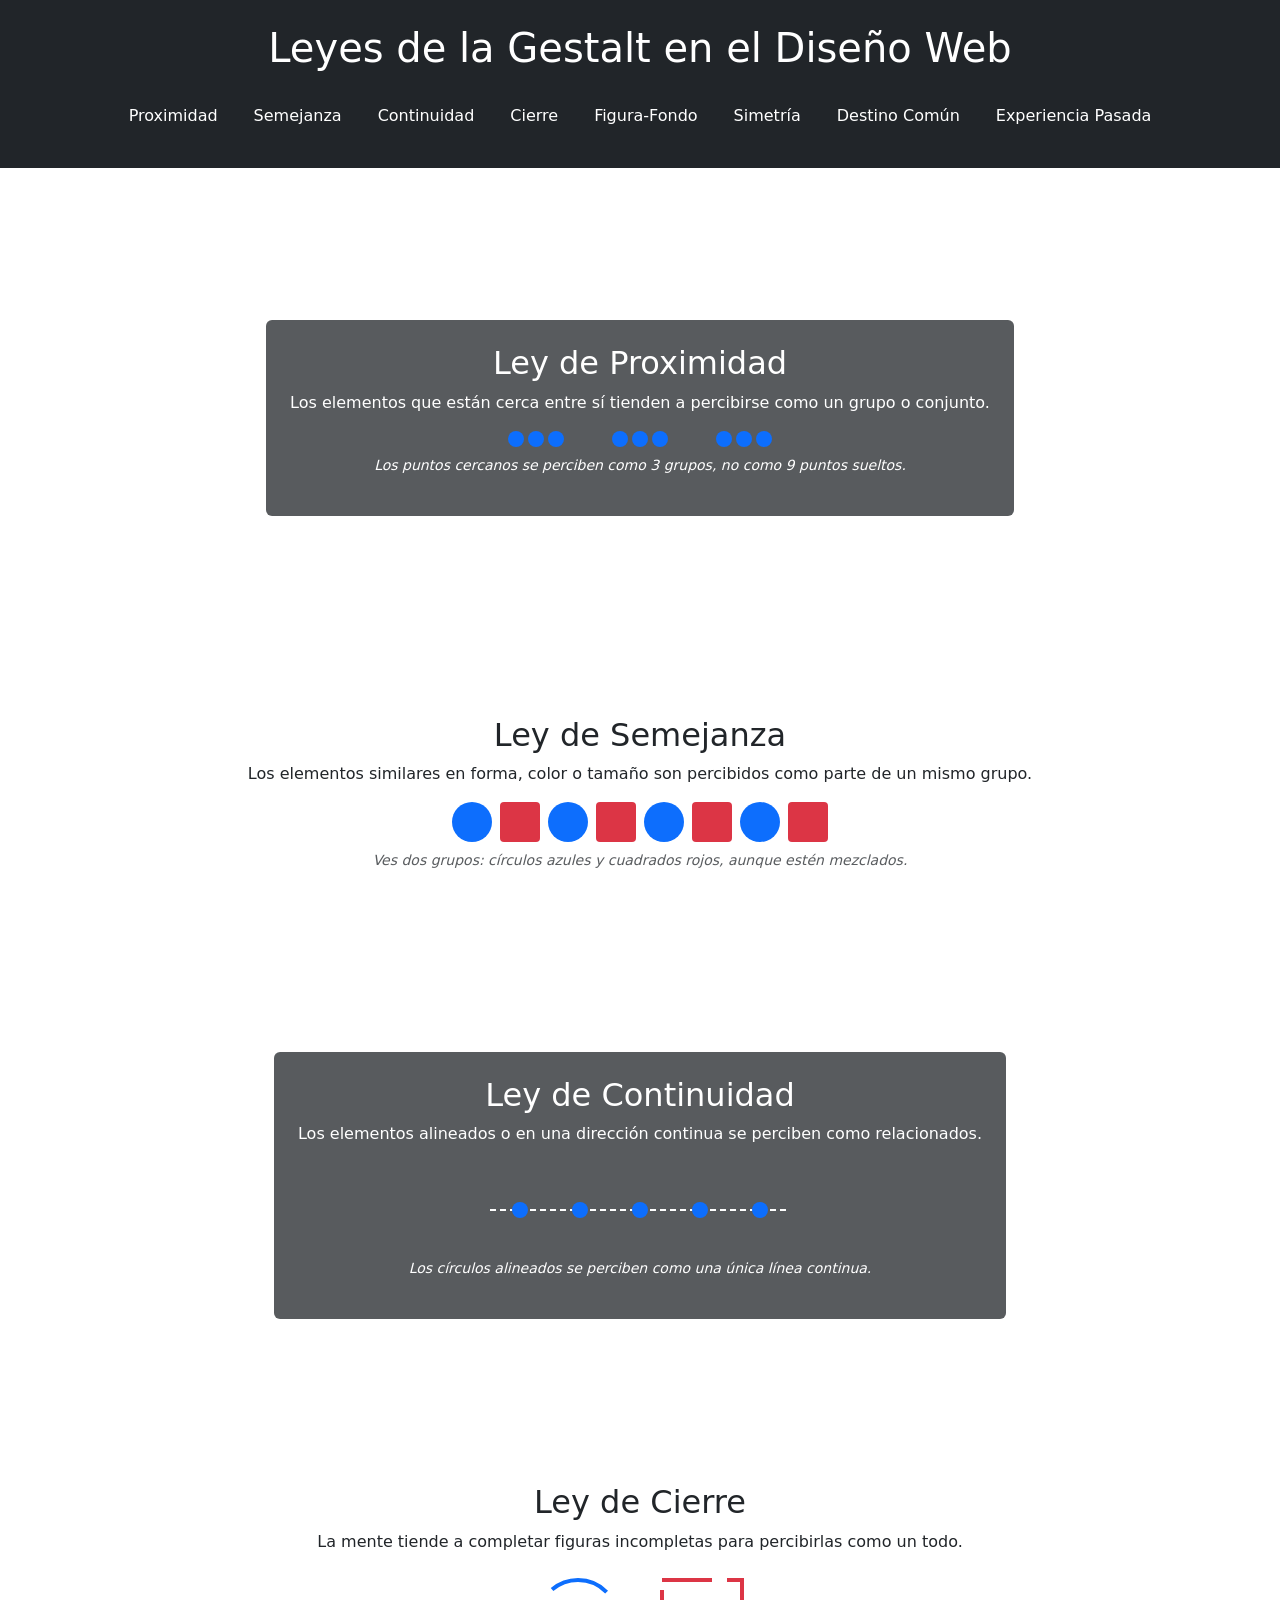
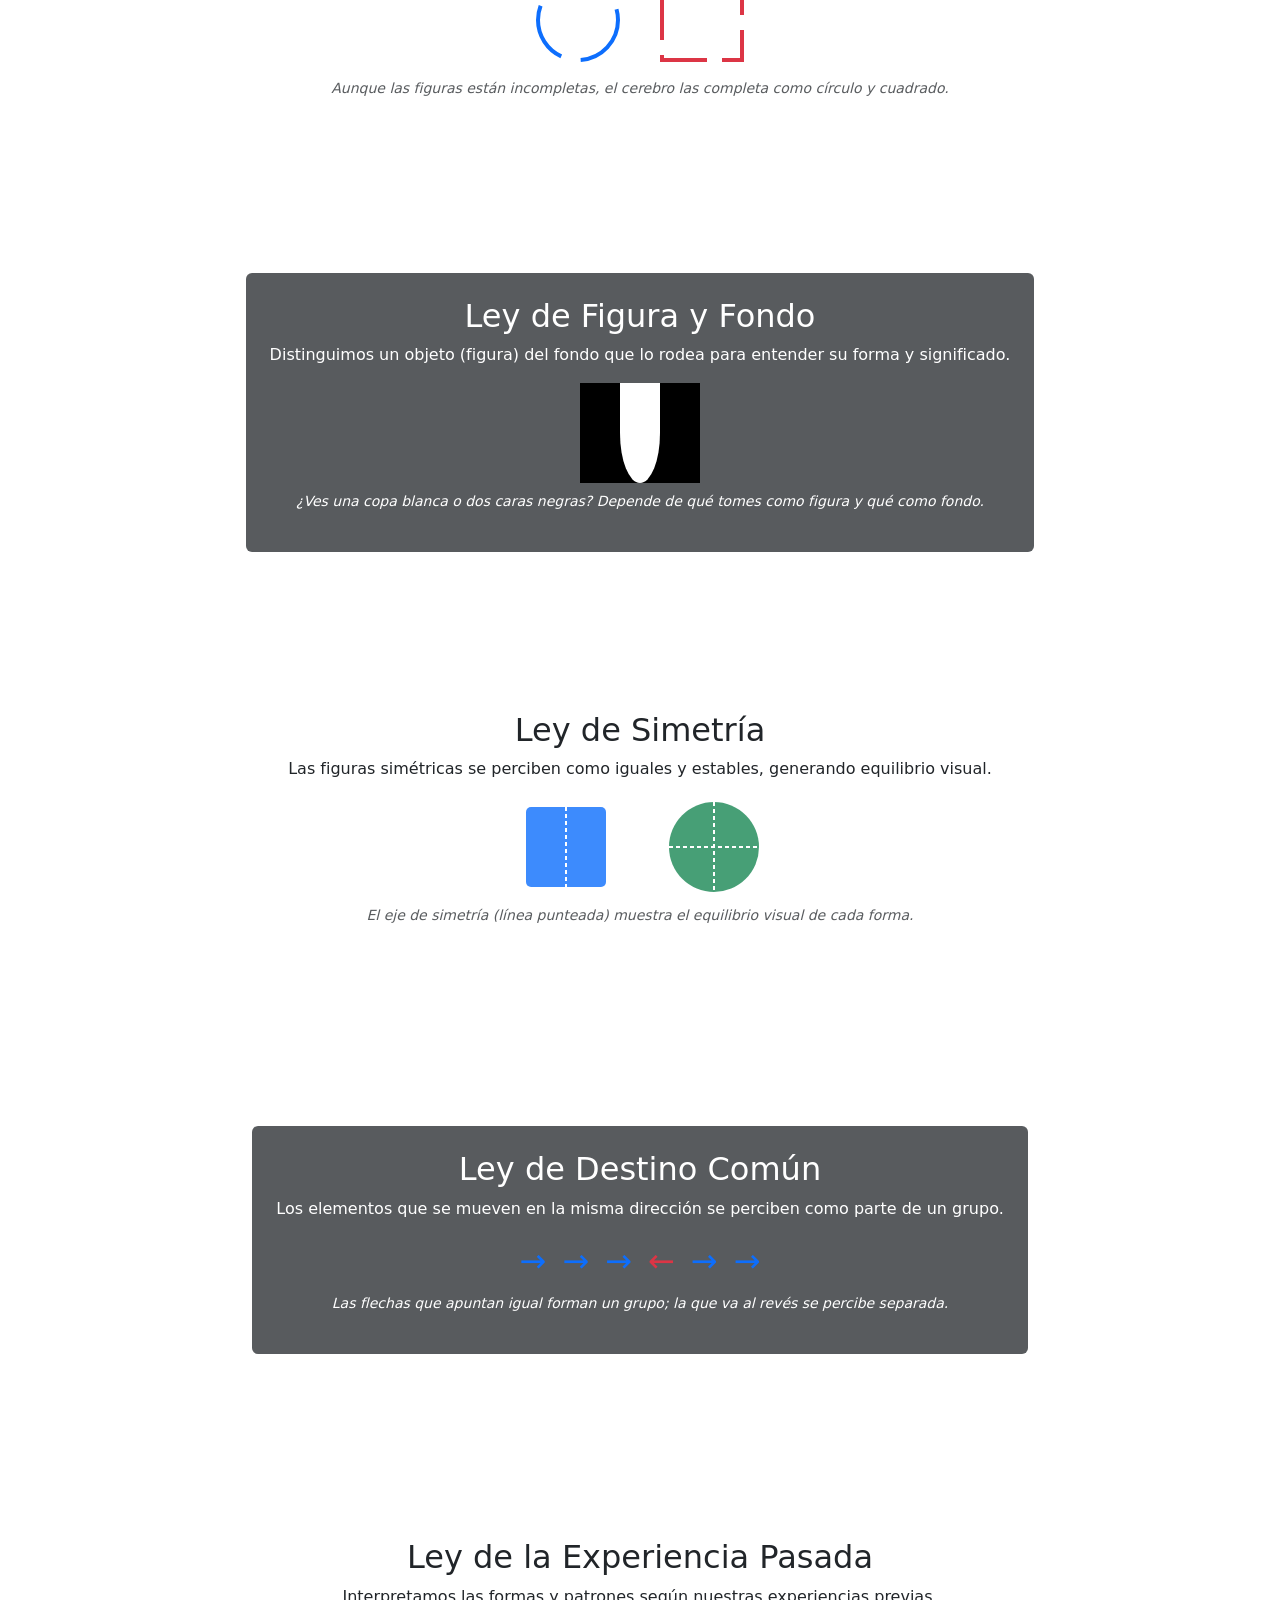
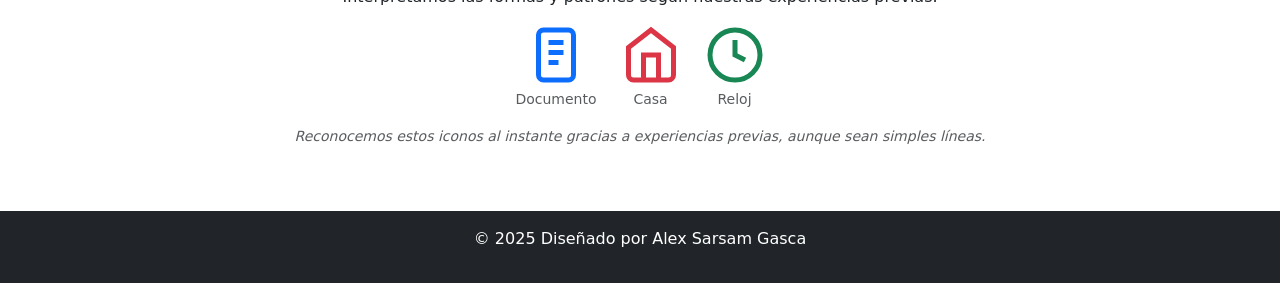
==== index.html @ fb78bc87 "leyes de gestalt practica completa" ====
<!DOCTYPE html>
<html lang="es">
<head>
  <meta charset="UTF-8">
  <meta name="viewport" content="width=device-width, initial-scale=1.0">
  <title>Leyes de la Gestalt en el Diseño Web</title>
  <link href="https://cdn.jsdelivr.net/npm/bootstrap@5.3.8/dist/css/bootstrap.min.css" rel="stylesheet">
  <link rel="stylesheet" href="style.css">
</head>

<body>

  <header class="bg-dark text-white text-center py-4 sticky-top">
    <h1 class="mb-3">Leyes de la Gestalt en el Diseño Web</h1>
    <nav class="navbar navbar-expand-lg navbar-dark bg-dark justify-content-center">
      <button class="navbar-toggler" type="button" data-bs-toggle="collapse" data-bs-target="#navMenu">
        <span class="navbar-toggler-icon"></span>
      </button>
      <div class="collapse navbar-collapse justify-content-center" id="navMenu">
        <ul class="navbar-nav">
          <li class="nav-item"><a class="nav-link" href="#ley1">Proximidad</a></li>
          <li class="nav-item"><a class="nav-link" href="#ley2">Semejanza</a></li>
          <li class="nav-item"><a class="nav-link" href="#ley3">Continuidad</a></li>
          <li class="nav-item"><a class="nav-link" href="#ley4">Cierre</a></li>
          <li class="nav-item"><a class="nav-link" href="#ley5">Figura-Fondo</a></li>
          <li class="nav-item"><a class="nav-link" href="#ley6">Simetría</a></li>
          <li class="nav-item"><a class="nav-link" href="#ley7">Destino Común</a></li>
          <li class="nav-item"><a class="nav-link" href="#ley8">Experiencia Pasada</a></li>
        </ul>
      </div>
    </nav>
  </header>

  <main>

    <!-- LEY 1: Proximidad -->
    <section id="ley1"
      class="parallax-section text-white d-flex align-items-center justify-content-center"
      style="background-image: url('https://images.unsplash.com/photo-1498050108023-c5249f4df085?auto=format&fit=crop&w=1600&q=80');">
      <div class="bg-dark bg-opacity-75 p-4 rounded text-center">
        <h2>Ley de Proximidad</h2>
        <p>Los elementos que están cerca entre sí tienden a percibirse como un grupo o conjunto.</p>
        <div class="ejemplo-proximidad d-flex gap-5 justify-content-center mt-3">
          <div class="d-flex gap-1">
            <div class="punto"></div><div class="punto"></div><div class="punto"></div>
          </div>
          <div class="d-flex gap-1">
            <div class="punto"></div><div class="punto"></div><div class="punto"></div>
          </div>
          <div class="d-flex gap-1">
            <div class="punto"></div><div class="punto"></div><div class="punto"></div>
          </div>
        </div>
        <p class="mt-2 small fst-italic">Los puntos cercanos se perciben como 3 grupos, no como 9 puntos sueltos.</p>
      </div>
    </section>

    <!-- LEY 2: Semejanza -->
    <section id="ley2" class="container py-5 text-center">
      <h2>Ley de Semejanza</h2>
      <p>Los elementos similares en forma, color o tamaño son percibidos como parte de un mismo grupo.</p>
      <div class="d-flex flex-wrap justify-content-center gap-2 mt-3">
        <div class="circulo bg-primary"></div>
        <div class="cuadrado bg-danger"></div>
        <div class="circulo bg-primary"></div>
        <div class="cuadrado bg-danger"></div>
        <div class="circulo bg-primary"></div>
        <div class="cuadrado bg-danger"></div>
        <div class="circulo bg-primary"></div>
        <div class="cuadrado bg-danger"></div>
      </div>
      <p class="mt-2 small text-muted fst-italic">Ves dos grupos: círculos azules y cuadrados rojos, aunque estén mezclados.</p>
    </section>

    <!-- LEY 3: Continuidad -->
    <section id="ley3"
      class="parallax-section text-white d-flex align-items-center justify-content-center"
      style="background-image: url('https://images.unsplash.com/photo-1519681393784-d120267933ba?auto=format&fit=crop&w=1600&q=80');">
      <div class="bg-dark bg-opacity-75 p-4 rounded text-center">
        <h2>Ley de Continuidad</h2>
        <p>Los elementos alineados o en una dirección continua se perciben como relacionados.</p>
        <svg width="300" height="80" class="mt-2">
          <line x1="0" y1="40" x2="300" y2="40" stroke="white" stroke-width="2" stroke-dasharray="6,4"/>
          <circle cx="30" cy="40" r="8" fill="#0d6efd"/>
          <circle cx="90" cy="40" r="8" fill="#0d6efd"/>
          <circle cx="150" cy="40" r="8" fill="#0d6efd"/>
          <circle cx="210" cy="40" r="8" fill="#0d6efd"/>
          <circle cx="270" cy="40" r="8" fill="#0d6efd"/>
        </svg>
        <p class="mt-2 small fst-italic">Los círculos alineados se perciben como una única línea continua.</p>
      </div>
    </section>

    <!-- LEY 4: Cierre -->
    <section id="ley4" class="container py-5 text-center">
      <h2>Ley de Cierre</h2>
      <p>La mente tiende a completar figuras incompletas para percibirlas como un todo.</p>
      <div class="d-flex justify-content-center gap-4 mt-3">
        <svg width="100" height="100">
          <circle cx="50" cy="50" r="40" fill="none" stroke="#0d6efd" stroke-width="4"
            stroke-dasharray="60 20 60 20"/>
        </svg>
        <svg width="100" height="100">
          <rect x="10" y="10" width="80" height="80" fill="none" stroke="#dc3545" stroke-width="4"
            stroke-dasharray="50 15 50 15"/>
        </svg>
      </div>
      <p class="mt-2 small text-muted fst-italic">Aunque las figuras están incompletas, el cerebro las completa como círculo y cuadrado.</p>
    </section>

    <!-- LEY 5: Figura-Fondo -->
    <section id="ley5"
      class="parallax-section text-white d-flex align-items-center justify-content-center"
      style="background-image: url('https://images.unsplash.com/photo-1462275646964-a0e3386b89fa?auto=format&fit=crop&w=1600&q=80');">
      <div class="bg-dark bg-opacity-75 p-4 rounded text-center">
        <h2>Ley de Figura y Fondo</h2>
        <p>Distinguimos un objeto (figura) del fondo que lo rodea para entender su forma y significado.</p>
        <div class="figura-fondo mx-auto mt-3">
          <div class="figura-centro"></div>
        </div>
        <p class="mt-2 small fst-italic">¿Ves una copa blanca o dos caras negras? Depende de qué tomes como figura y qué como fondo.</p>
      </div>
    </section>

    <!-- LEY 6: Simetría -->
    <section id="ley6" class="container py-5 text-center">
      <h2>Ley de Simetría</h2>
      <p>Las figuras simétricas se perciben como iguales y estables, generando equilibrio visual.</p>
      <div class="d-flex justify-content-center gap-5 mt-3 align-items-center">
        <svg width="100" height="100">
          <rect x="10" y="10" width="80" height="80" rx="5" fill="#0d6efd" opacity="0.8"/>
          <line x1="50" y1="10" x2="50" y2="90" stroke="white" stroke-width="2" stroke-dasharray="4,3"/>
        </svg>
        <svg width="100" height="100">
          <ellipse cx="50" cy="50" rx="45" ry="45" fill="#198754" opacity="0.8"/>
          <line x1="5" y1="50" x2="95" y2="50" stroke="white" stroke-width="2" stroke-dasharray="4,3"/>
          <line x1="50" y1="5" x2="50" y2="95" stroke="white" stroke-width="2" stroke-dasharray="4,3"/>
        </svg>
      </div>
      <p class="mt-2 small text-muted fst-italic">El eje de simetría (línea punteada) muestra el equilibrio visual de cada forma.</p>
    </section>

    <!-- LEY 7: Destino Común -->
    <section id="ley7"
      class="parallax-section text-white d-flex align-items-center justify-content-center"
      style="background-image: url('https://images.unsplash.com/photo-1507525428034-b723cf961d3e?auto=format&fit=crop&w=1600&q=80');">
      <div class="bg-dark bg-opacity-75 p-4 rounded text-center">
        <h2>Ley de Destino Común</h2>
        <p>Los elementos que se mueven en la misma dirección se perciben como parte de un grupo.</p>
        <div class="d-flex justify-content-center gap-3 mt-3" id="flechas">
          <div class="flecha-anim">→</div>
          <div class="flecha-anim">→</div>
          <div class="flecha-anim">→</div>
          <div class="flecha-opuesta">←</div>
          <div class="flecha-anim">→</div>
          <div class="flecha-anim">→</div>
        </div>
        <p class="mt-2 small fst-italic">Las flechas que apuntan igual forman un grupo; la que va al revés se percibe separada.</p>
      </div>
    </section>

    <!-- LEY 8: Experiencia Pasada -->
    <section id="ley8" class="container py-5 text-center">
      <h2>Ley de la Experiencia Pasada</h2>
      <p>Interpretamos las formas y patrones según nuestras experiencias previas.</p>
      <div class="d-flex justify-content-center gap-4 mt-3 flex-wrap">
        <div class="icono-exp d-flex flex-column align-items-center">
          <svg width="60" height="60" viewBox="0 0 24 24" fill="none" stroke="#0d6efd" stroke-width="2">
            <rect x="5" y="2" width="14" height="20" rx="2"/><line x1="9" y1="7" x2="15" y2="7"/>
            <line x1="9" y1="11" x2="15" y2="11"/><line x1="9" y1="15" x2="13" y2="15"/>
          </svg>
          <small class="mt-1 text-muted">Documento</small>
        </div>
        <div class="icono-exp d-flex flex-column align-items-center">
          <svg width="60" height="60" viewBox="0 0 24 24" fill="none" stroke="#dc3545" stroke-width="2">
            <path d="M3 9l9-7 9 7v11a2 2 0 0 1-2 2H5a2 2 0 0 1-2-2z"/>
            <polyline points="9 22 9 12 15 12 15 22"/>
          </svg>
          <small class="mt-1 text-muted">Casa</small>
        </div>
        <div class="icono-exp d-flex flex-column align-items-center">
          <svg width="60" height="60" viewBox="0 0 24 24" fill="none" stroke="#198754" stroke-width="2">
            <circle cx="12" cy="12" r="10"/><polyline points="12 6 12 12 16 14"/>
          </svg>
          <small class="mt-1 text-muted">Reloj</small>
        </div>
      </div>
      <p class="mt-3 small text-muted fst-italic">Reconocemos estos iconos al instante gracias a experiencias previas, aunque sean simples líneas.</p>
    </section>

  </main>

  <footer class="bg-dark text-white text-center py-3">
    <p>© 2025 Diseñado por Alex Sarsam Gasca</p>
  </footer>

  <script src="https://cdn.jsdelivr.net/npm/bootstrap@5.3.8/dist/js/bootstrap.bundle.min.js"></script>
  <script src="javascript.js"></script>

</body>
</html>
---- style.css ----
html {
  scroll-behavior: smooth;
}

.parallax-section {
  background-attachment: fixed;
  background-position: center;
  background-repeat: no-repeat;
  background-size: cover;
  height: 500px;
  position: relative;
  overflow: hidden;
}

.nav-link {
  color: #fff !important;
  margin: 0 10px;
}

.nav-link:hover {
  color: #0d6efd !important;
}

/* Ejemplo Proximidad */
.punto {
  width: 16px;
  height: 16px;
  border-radius: 50%;
  background: #0d6efd;
}

/* Ejemplo Semejanza */
.circulo {
  width: 40px;
  height: 40px;
  border-radius: 50%;
}

.cuadrado {
  width: 40px;
  height: 40px;
  border-radius: 4px;
}

/* Ejemplo Figura-Fondo */
.figura-fondo {
  width: 120px;
  height: 100px;
  background: black;
  position: relative;
  overflow: hidden;
}

.figura-centro {
  position: absolute;
  left: 50%;
  top: 0;
  transform: translateX(-50%);
  width: 40px;
  height: 100px;
  background: white;
  border-radius: 0 0 50% 50%;
}

/* Ejemplo Destino Común */
.flecha-anim {
  font-size: 2rem;
  color: #0d6efd;
  animation: moverDerecha 1.5s infinite alternate ease-in-out;
}

.flecha-opuesta {
  font-size: 2rem;
  color: #dc3545;
  animation: moverIzquierda 1.5s infinite alternate ease-in-out;
}

@keyframes moverDerecha {
  from { transform: translateX(0); }
  to   { transform: translateX(10px); }
}

@keyframes moverIzquierda {
  from { transform: translateX(0); }
  to   { transform: translateX(-10px); }
}

/* Scroll reveal */
.reveal {
  opacity: 0;
  transform: translateY(40px);
  transition: opacity 0.7s ease, transform 0.7s ease;
}

.reveal.visible {
  opacity: 1;
  transform: translateY(0);
}
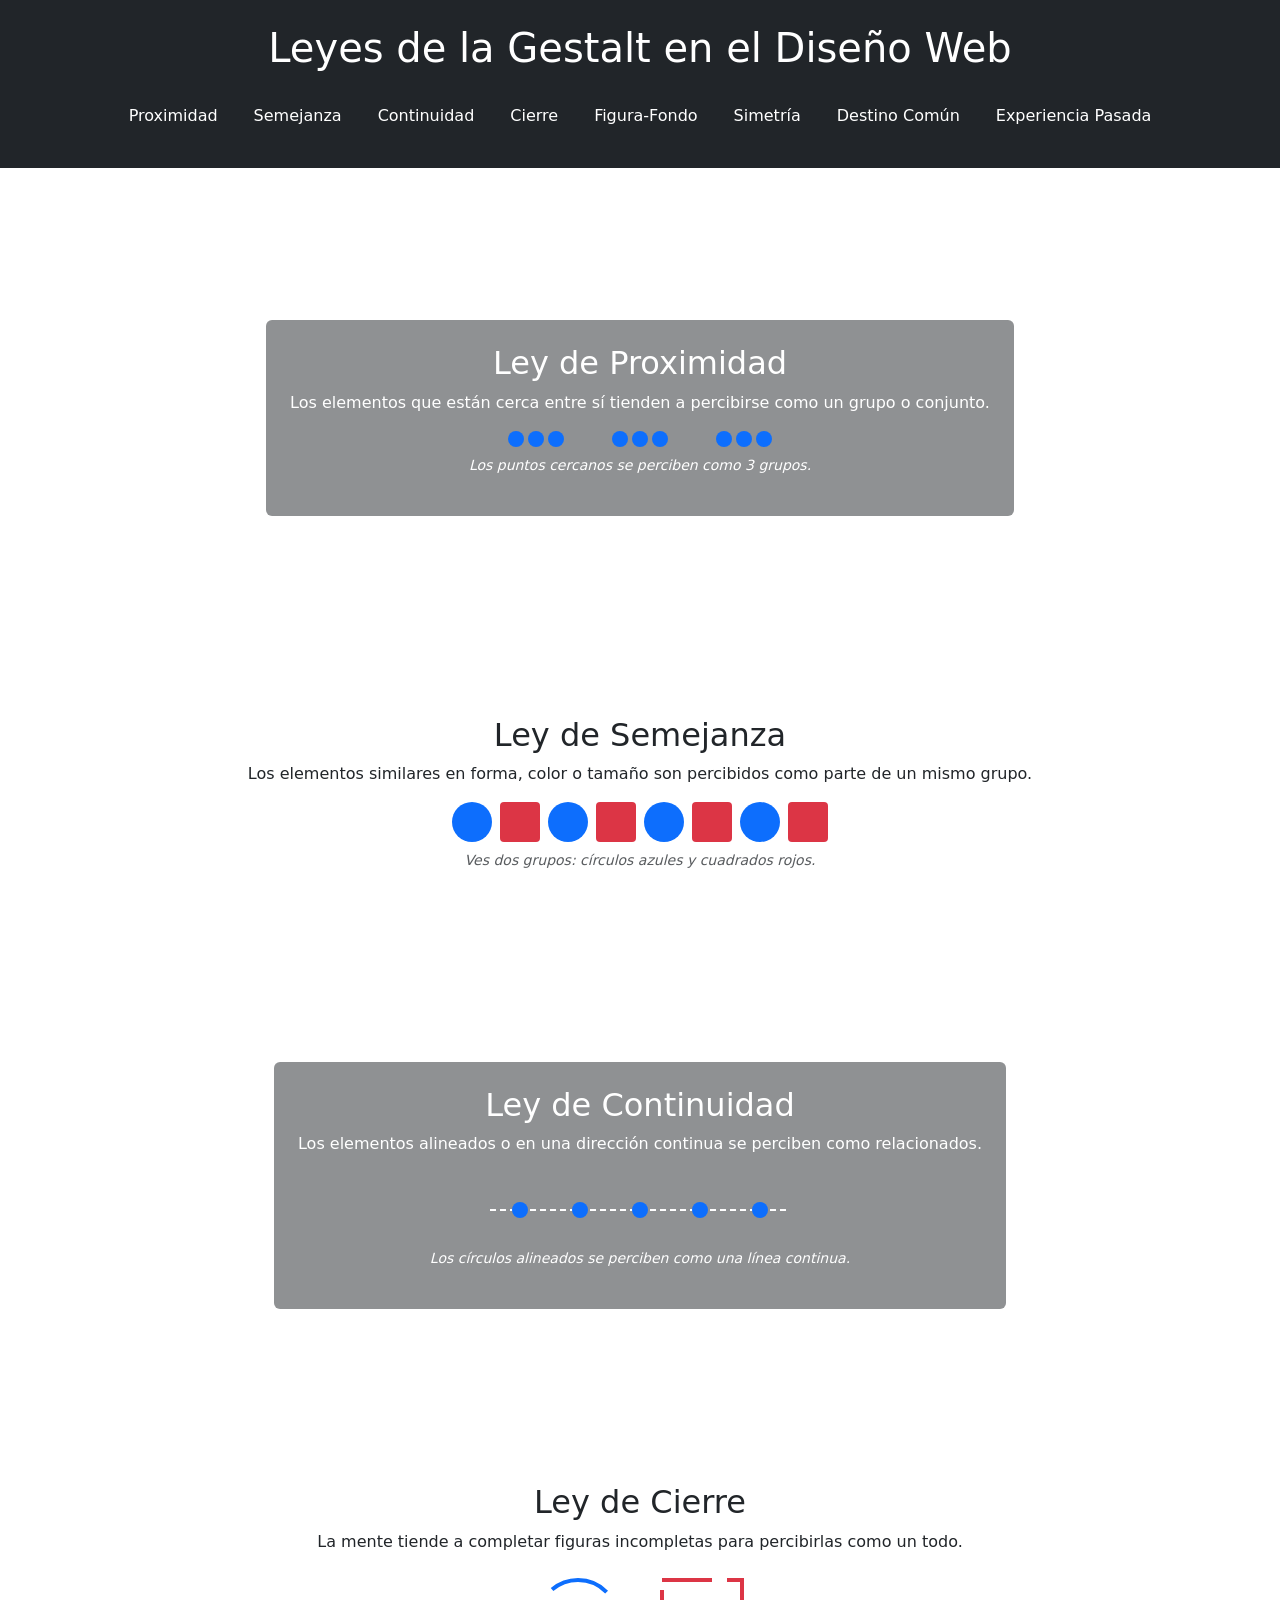
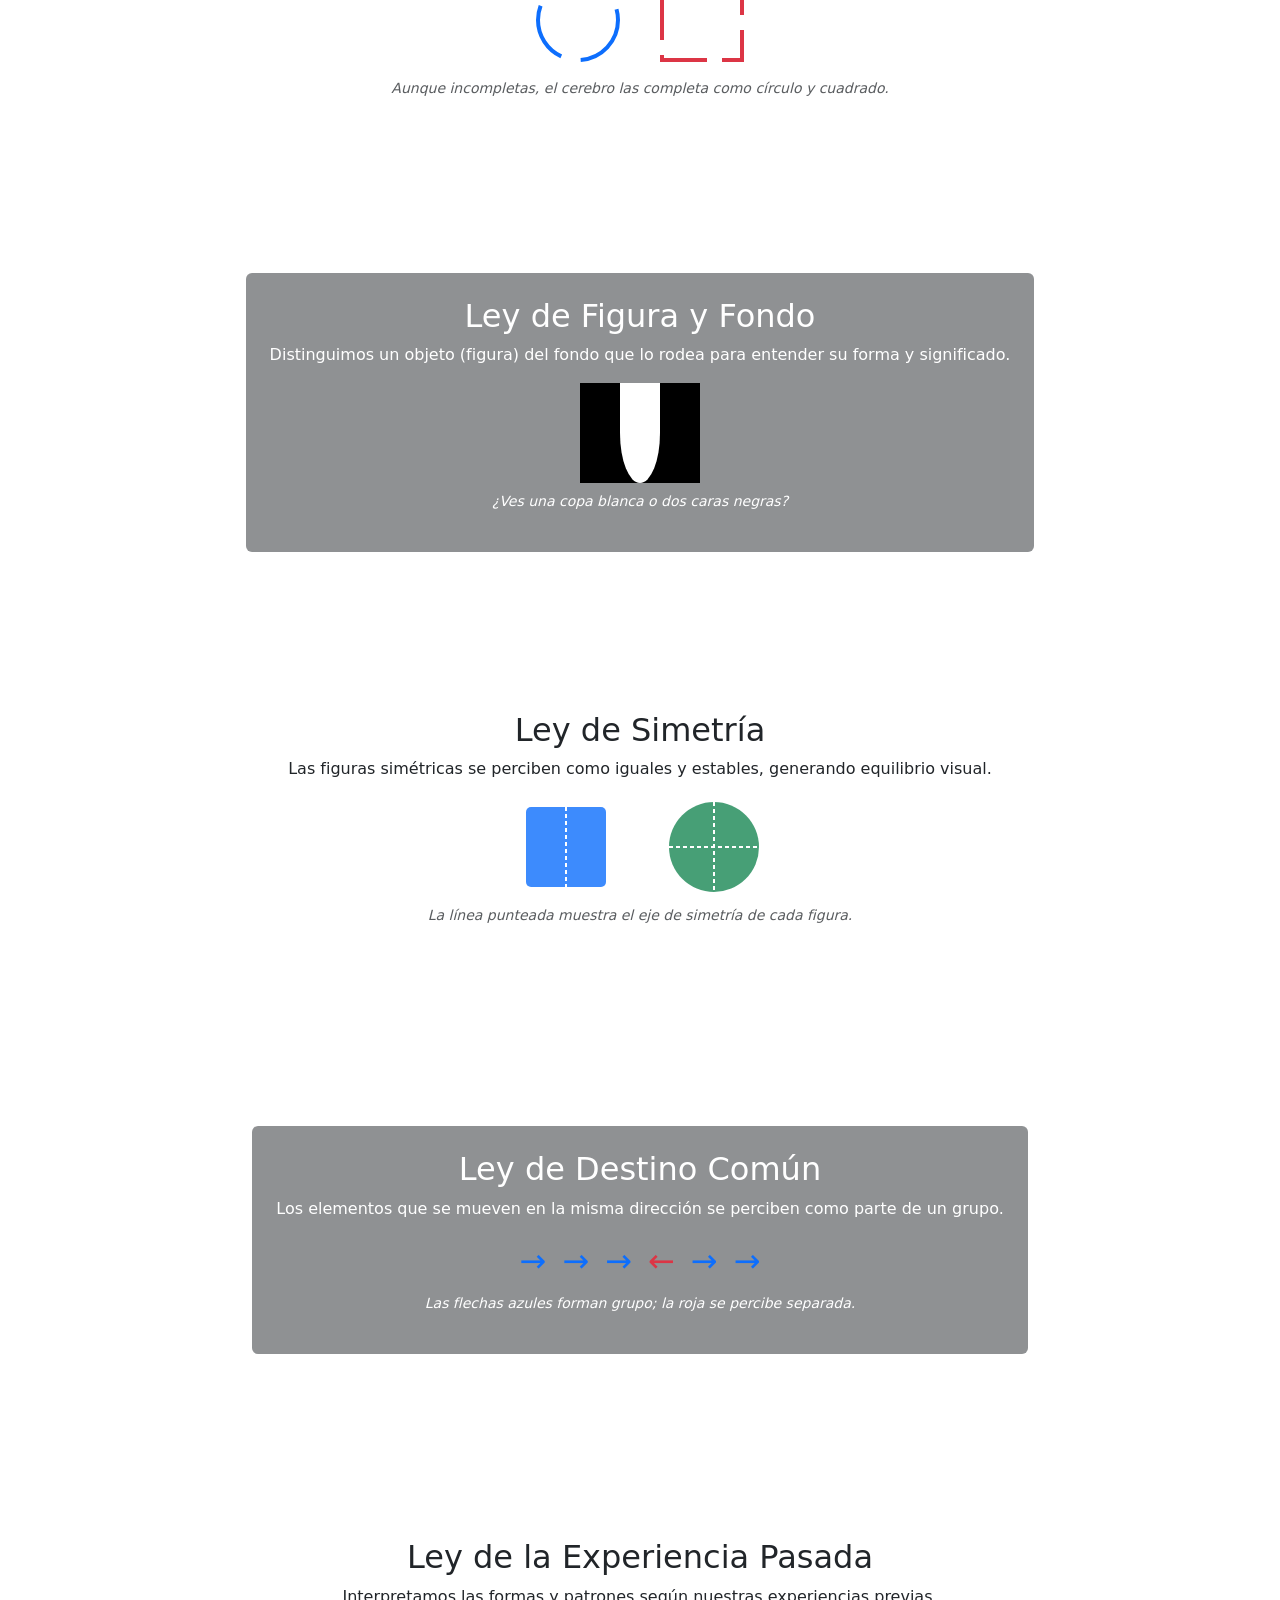
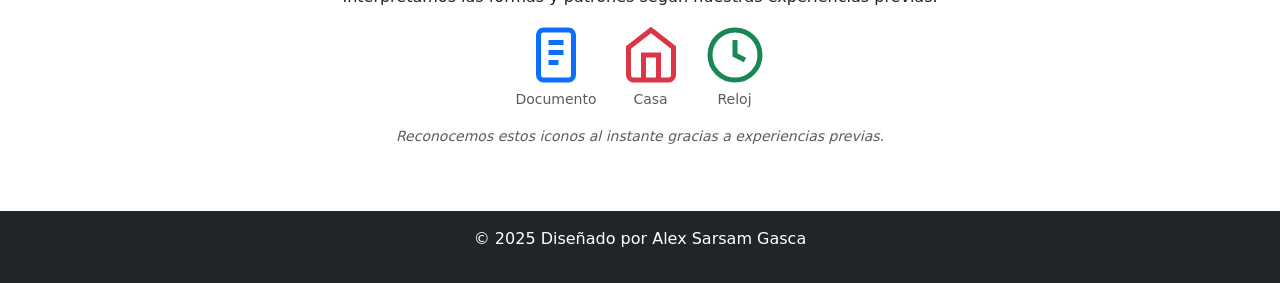
==== commit d8b76aa3: "mover archivos a raiz" ====
--- a/index.html
+++ b/index.html
@@ -33,14 +33,13 @@
 
   <main>
 
-    <!-- LEY 1: Proximidad -->
     <section id="ley1"
       class="parallax-section text-white d-flex align-items-center justify-content-center"
       style="background-image: url('https://images.unsplash.com/photo-1498050108023-c5249f4df085?auto=format&fit=crop&w=1600&q=80');">
-      <div class="bg-dark bg-opacity-75 p-4 rounded text-center">
+      <div class="bg-dark bg-opacity-50 p-4 rounded text-center">
         <h2>Ley de Proximidad</h2>
         <p>Los elementos que están cerca entre sí tienden a percibirse como un grupo o conjunto.</p>
-        <div class="ejemplo-proximidad d-flex gap-5 justify-content-center mt-3">
+        <div class="d-flex gap-5 justify-content-center mt-3">
           <div class="d-flex gap-1">
             <div class="punto"></div><div class="punto"></div><div class="punto"></div>
           </div>
@@ -51,12 +50,11 @@
             <div class="punto"></div><div class="punto"></div><div class="punto"></div>
           </div>
         </div>
-        <p class="mt-2 small fst-italic">Los puntos cercanos se perciben como 3 grupos, no como 9 puntos sueltos.</p>
+        <p class="mt-2 small fst-italic">Los puntos cercanos se perciben como 3 grupos.</p>
       </div>
     </section>
 
-    <!-- LEY 2: Semejanza -->
-    <section id="ley2" class="container py-5 text-center">
+    <section id="ley2" class="container py-5 text-center reveal">
       <h2>Ley de Semejanza</h2>
       <p>Los elementos similares en forma, color o tamaño son percibidos como parte de un mismo grupo.</p>
       <div class="d-flex flex-wrap justify-content-center gap-2 mt-3">
@@ -69,61 +67,55 @@
         <div class="circulo bg-primary"></div>
         <div class="cuadrado bg-danger"></div>
       </div>
-      <p class="mt-2 small text-muted fst-italic">Ves dos grupos: círculos azules y cuadrados rojos, aunque estén mezclados.</p>
+      <p class="mt-2 small text-muted fst-italic">Ves dos grupos: círculos azules y cuadrados rojos.</p>
     </section>
 
-    <!-- LEY 3: Continuidad -->
     <section id="ley3"
       class="parallax-section text-white d-flex align-items-center justify-content-center"
       style="background-image: url('https://images.unsplash.com/photo-1519681393784-d120267933ba?auto=format&fit=crop&w=1600&q=80');">
-      <div class="bg-dark bg-opacity-75 p-4 rounded text-center">
+      <div class="bg-dark bg-opacity-50 p-4 rounded text-center">
         <h2>Ley de Continuidad</h2>
         <p>Los elementos alineados o en una dirección continua se perciben como relacionados.</p>
-        <svg width="300" height="80" class="mt-2">
-          <line x1="0" y1="40" x2="300" y2="40" stroke="white" stroke-width="2" stroke-dasharray="6,4"/>
-          <circle cx="30" cy="40" r="8" fill="#0d6efd"/>
-          <circle cx="90" cy="40" r="8" fill="#0d6efd"/>
-          <circle cx="150" cy="40" r="8" fill="#0d6efd"/>
-          <circle cx="210" cy="40" r="8" fill="#0d6efd"/>
-          <circle cx="270" cy="40" r="8" fill="#0d6efd"/>
+        <svg width="300" height="60" class="mt-2">
+          <line x1="0" y1="30" x2="300" y2="30" stroke="white" stroke-width="2" stroke-dasharray="6,4"/>
+          <circle cx="30"  cy="30" r="8" fill="#0d6efd"/>
+          <circle cx="90"  cy="30" r="8" fill="#0d6efd"/>
+          <circle cx="150" cy="30" r="8" fill="#0d6efd"/>
+          <circle cx="210" cy="30" r="8" fill="#0d6efd"/>
+          <circle cx="270" cy="30" r="8" fill="#0d6efd"/>
         </svg>
-        <p class="mt-2 small fst-italic">Los círculos alineados se perciben como una única línea continua.</p>
+        <p class="mt-2 small fst-italic">Los círculos alineados se perciben como una línea continua.</p>
       </div>
     </section>
 
-    <!-- LEY 4: Cierre -->
-    <section id="ley4" class="container py-5 text-center">
+    <section id="ley4" class="container py-5 text-center reveal">
       <h2>Ley de Cierre</h2>
       <p>La mente tiende a completar figuras incompletas para percibirlas como un todo.</p>
       <div class="d-flex justify-content-center gap-4 mt-3">
         <svg width="100" height="100">
-          <circle cx="50" cy="50" r="40" fill="none" stroke="#0d6efd" stroke-width="4"
-            stroke-dasharray="60 20 60 20"/>
+          <circle cx="50" cy="50" r="40" fill="none" stroke="#0d6efd" stroke-width="4" stroke-dasharray="60 20 60 20"/>
         </svg>
         <svg width="100" height="100">
-          <rect x="10" y="10" width="80" height="80" fill="none" stroke="#dc3545" stroke-width="4"
-            stroke-dasharray="50 15 50 15"/>
+          <rect x="10" y="10" width="80" height="80" fill="none" stroke="#dc3545" stroke-width="4" stroke-dasharray="50 15 50 15"/>
         </svg>
       </div>
-      <p class="mt-2 small text-muted fst-italic">Aunque las figuras están incompletas, el cerebro las completa como círculo y cuadrado.</p>
+      <p class="mt-2 small text-muted fst-italic">Aunque incompletas, el cerebro las completa como círculo y cuadrado.</p>
     </section>
 
-    <!-- LEY 5: Figura-Fondo -->
     <section id="ley5"
       class="parallax-section text-white d-flex align-items-center justify-content-center"
       style="background-image: url('https://images.unsplash.com/photo-1462275646964-a0e3386b89fa?auto=format&fit=crop&w=1600&q=80');">
-      <div class="bg-dark bg-opacity-75 p-4 rounded text-center">
+      <div class="bg-dark bg-opacity-50 p-4 rounded text-center">
         <h2>Ley de Figura y Fondo</h2>
         <p>Distinguimos un objeto (figura) del fondo que lo rodea para entender su forma y significado.</p>
         <div class="figura-fondo mx-auto mt-3">
           <div class="figura-centro"></div>
         </div>
-        <p class="mt-2 small fst-italic">¿Ves una copa blanca o dos caras negras? Depende de qué tomes como figura y qué como fondo.</p>
+        <p class="mt-2 small fst-italic">¿Ves una copa blanca o dos caras negras?</p>
       </div>
     </section>
 
-    <!-- LEY 6: Simetría -->
-    <section id="ley6" class="container py-5 text-center">
+    <section id="ley6" class="container py-5 text-center reveal">
       <h2>Ley de Simetría</h2>
       <p>Las figuras simétricas se perciben como iguales y estables, generando equilibrio visual.</p>
       <div class="d-flex justify-content-center gap-5 mt-3 align-items-center">
@@ -137,17 +129,16 @@
           <line x1="50" y1="5" x2="50" y2="95" stroke="white" stroke-width="2" stroke-dasharray="4,3"/>
         </svg>
       </div>
-      <p class="mt-2 small text-muted fst-italic">El eje de simetría (línea punteada) muestra el equilibrio visual de cada forma.</p>
+      <p class="mt-2 small text-muted fst-italic">La línea punteada muestra el eje de simetría de cada figura.</p>
     </section>
 
-    <!-- LEY 7: Destino Común -->
     <section id="ley7"
       class="parallax-section text-white d-flex align-items-center justify-content-center"
       style="background-image: url('https://images.unsplash.com/photo-1507525428034-b723cf961d3e?auto=format&fit=crop&w=1600&q=80');">
-      <div class="bg-dark bg-opacity-75 p-4 rounded text-center">
+      <div class="bg-dark bg-opacity-50 p-4 rounded text-center">
         <h2>Ley de Destino Común</h2>
         <p>Los elementos que se mueven en la misma dirección se perciben como parte de un grupo.</p>
-        <div class="d-flex justify-content-center gap-3 mt-3" id="flechas">
+        <div class="d-flex justify-content-center gap-3 mt-3">
           <div class="flecha-anim">→</div>
           <div class="flecha-anim">→</div>
           <div class="flecha-anim">→</div>
@@ -155,37 +146,39 @@
           <div class="flecha-anim">→</div>
           <div class="flecha-anim">→</div>
         </div>
-        <p class="mt-2 small fst-italic">Las flechas que apuntan igual forman un grupo; la que va al revés se percibe separada.</p>
+        <p class="mt-2 small fst-italic">Las flechas azules forman grupo; la roja se percibe separada.</p>
       </div>
     </section>
 
-    <!-- LEY 8: Experiencia Pasada -->
-    <section id="ley8" class="container py-5 text-center">
+    <section id="ley8" class="container py-5 text-center reveal">
       <h2>Ley de la Experiencia Pasada</h2>
       <p>Interpretamos las formas y patrones según nuestras experiencias previas.</p>
       <div class="d-flex justify-content-center gap-4 mt-3 flex-wrap">
-        <div class="icono-exp d-flex flex-column align-items-center">
+        <div class="d-flex flex-column align-items-center">
           <svg width="60" height="60" viewBox="0 0 24 24" fill="none" stroke="#0d6efd" stroke-width="2">
-            <rect x="5" y="2" width="14" height="20" rx="2"/><line x1="9" y1="7" x2="15" y2="7"/>
-            <line x1="9" y1="11" x2="15" y2="11"/><line x1="9" y1="15" x2="13" y2="15"/>
+            <rect x="5" y="2" width="14" height="20" rx="2"/>
+            <line x1="9" y1="7" x2="15" y2="7"/>
+            <line x1="9" y1="11" x2="15" y2="11"/>
+            <line x1="9" y1="15" x2="13" y2="15"/>
           </svg>
           <small class="mt-1 text-muted">Documento</small>
         </div>
-        <div class="icono-exp d-flex flex-column align-items-center">
+        <div class="d-flex flex-column align-items-center">
           <svg width="60" height="60" viewBox="0 0 24 24" fill="none" stroke="#dc3545" stroke-width="2">
             <path d="M3 9l9-7 9 7v11a2 2 0 0 1-2 2H5a2 2 0 0 1-2-2z"/>
             <polyline points="9 22 9 12 15 12 15 22"/>
           </svg>
           <small class="mt-1 text-muted">Casa</small>
         </div>
-        <div class="icono-exp d-flex flex-column align-items-center">
+        <div class="d-flex flex-column align-items-center">
           <svg width="60" height="60" viewBox="0 0 24 24" fill="none" stroke="#198754" stroke-width="2">
-            <circle cx="12" cy="12" r="10"/><polyline points="12 6 12 12 16 14"/>
+            <circle cx="12" cy="12" r="10"/>
+            <polyline points="12 6 12 12 16 14"/>
           </svg>
           <small class="mt-1 text-muted">Reloj</small>
         </div>
       </div>
-      <p class="mt-3 small text-muted fst-italic">Reconocemos estos iconos al instante gracias a experiencias previas, aunque sean simples líneas.</p>
+      <p class="mt-3 small text-muted fst-italic">Reconocemos estos iconos al instante gracias a experiencias previas.</p>
     </section>
 
   </main>
--- a/style.css
+++ b/style.css
@@ -21,7 +21,6 @@
   color: #0d6efd !important;
 }
 
-/* Ejemplo Proximidad */
 .punto {
   width: 16px;
   height: 16px;
@@ -29,7 +28,6 @@
   background: #0d6efd;
 }
 
-/* Ejemplo Semejanza */
 .circulo {
   width: 40px;
   height: 40px;
@@ -42,7 +40,6 @@
   border-radius: 4px;
 }
 
-/* Ejemplo Figura-Fondo */
 .figura-fondo {
   width: 120px;
   height: 100px;
@@ -62,7 +59,6 @@
   border-radius: 0 0 50% 50%;
 }
 
-/* Ejemplo Destino Común */
 .flecha-anim {
   font-size: 2rem;
   color: #0d6efd;
@@ -85,7 +81,6 @@
   to   { transform: translateX(-10px); }
 }
 
-/* Scroll reveal */
 .reveal {
   opacity: 0;
   transform: translateY(40px);
